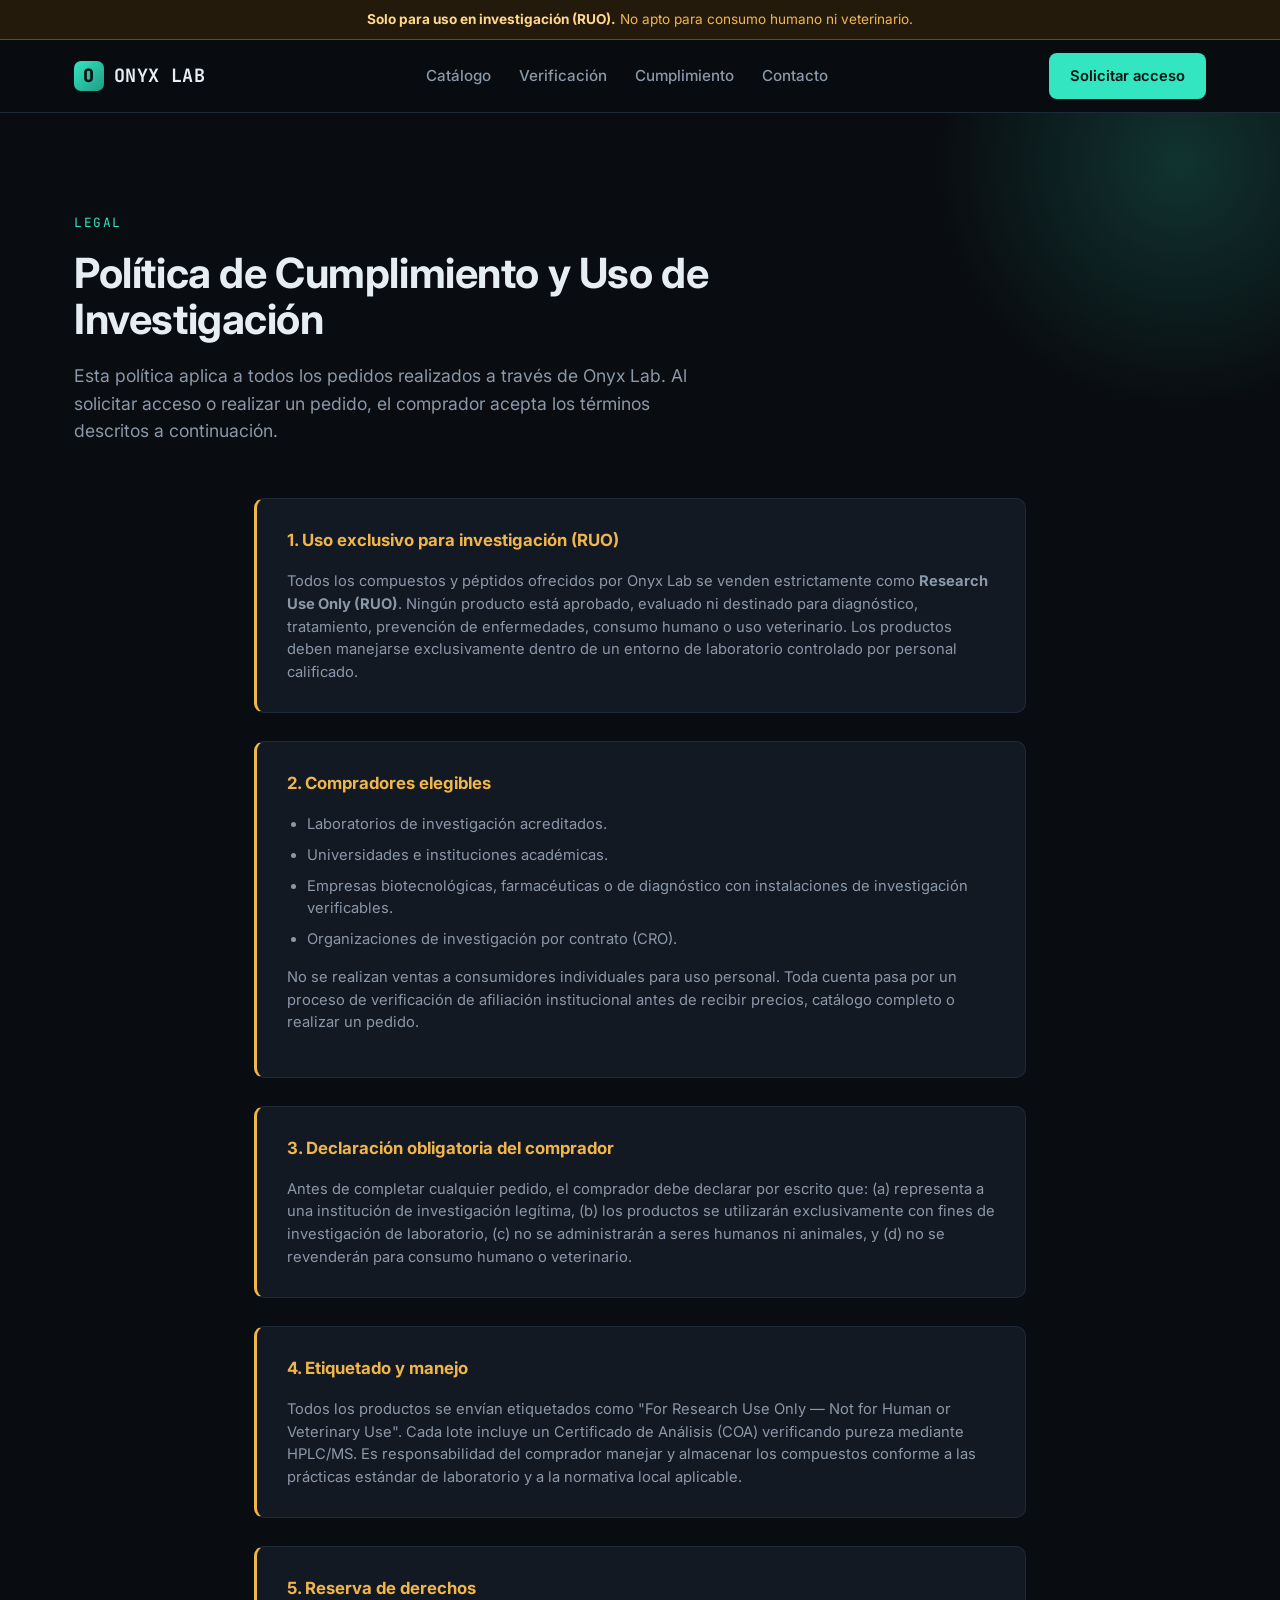
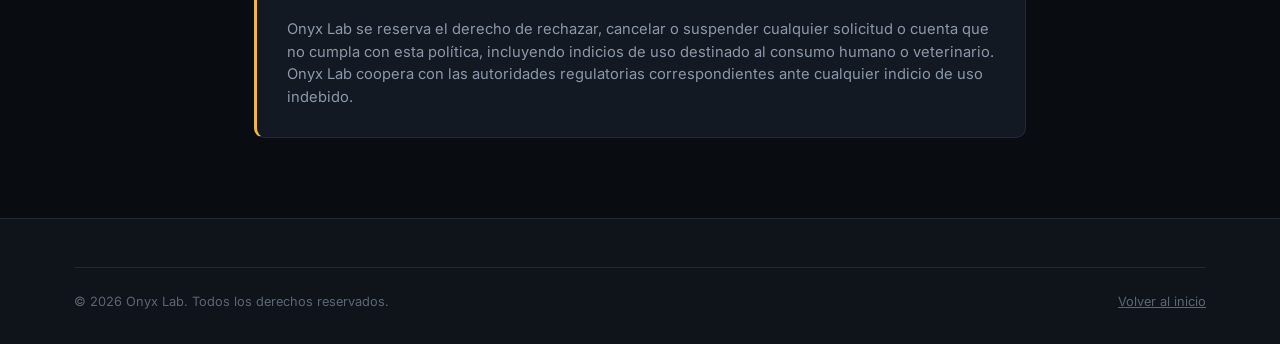
==== compliance.html @ c7757a28 "Add Onyx Lab research compound catalog site Static dark-themed B2B site: institutional verification " ====
<!doctype html>
<html lang="es" dir="ltr">
<head>
  <meta charset="utf-8" />
  <meta name="viewport" content="width=device-width,initial-scale=1" />
  <title>Política de Cumplimiento — Onyx Lab</title>
  <meta name="description" content="Política de cumplimiento y uso de investigación de Onyx Lab: venta restringida a laboratorios e instituciones verificadas, uso exclusivo para investigación." />
  <meta name="robots" content="index, follow" />
  <link href="https://fonts.googleapis.com/css2?family=Inter:wght@400;500;600;700&family=JetBrains+Mono:wght@400;500;700&display=swap" rel="stylesheet">
  <link rel="stylesheet" href="styles.css" />
</head>
<body>

  <div class="compliance-strip">
    <strong>Solo para uso en investigación (RUO).</strong> No apto para consumo humano ni veterinario.
  </div>

  <header class="site-header">
    <div class="wrap">
      <a href="/" class="logo"><span class="mark">O</span> ONYX LAB</a>
      <nav class="main-nav">
        <a href="/#catalogo">Catálogo</a>
        <a href="/#proceso">Verificación</a>
        <a href="compliance.html">Cumplimiento</a>
        <a href="/#contacto">Contacto</a>
      </nav>
      <a href="/#contacto" class="btn btn-primary">Solicitar acceso</a>
    </div>
  </header>

  <main>
    <section class="hero" style="padding-bottom: 20px;">
      <div class="wrap">
        <span class="eyebrow">Legal</span>
        <h1 style="font-size: clamp(1.9rem, 3.5vw, 2.6rem);">Política de Cumplimiento y Uso de Investigación</h1>
        <p class="lead">Esta política aplica a todos los pedidos realizados a través de Onyx Lab. Al solicitar acceso o realizar un pedido, el comprador acepta los términos descritos a continuación.</p>
      </div>
    </section>

    <section style="padding-top:0">
      <div class="wrap" style="max-width: 820px;">

        <div class="compliance-box" style="margin-bottom: 28px;">
          <h3>1. Uso exclusivo para investigación (RUO)</h3>
          <p style="color:var(--text-dim); font-size:0.92rem; margin:0;">Todos los compuestos y péptidos ofrecidos por Onyx Lab se venden estrictamente como <strong>Research Use Only (RUO)</strong>. Ningún producto está aprobado, evaluado ni destinado para diagnóstico, tratamiento, prevención de enfermedades, consumo humano o uso veterinario. Los productos deben manejarse exclusivamente dentro de un entorno de laboratorio controlado por personal calificado.</p>
        </div>

        <div class="compliance-box" style="margin-bottom: 28px;">
          <h3>2. Compradores elegibles</h3>
          <ul>
            <li>Laboratorios de investigación acreditados.</li>
            <li>Universidades e instituciones académicas.</li>
            <li>Empresas biotecnológicas, farmacéuticas o de diagnóstico con instalaciones de investigación verificables.</li>
            <li>Organizaciones de investigación por contrato (CRO).</li>
          </ul>
          <p style="color:var(--text-dim); font-size:0.92rem;">No se realizan ventas a consumidores individuales para uso personal. Toda cuenta pasa por un proceso de verificación de afiliación institucional antes de recibir precios, catálogo completo o realizar un pedido.</p>
        </div>

        <div class="compliance-box" style="margin-bottom: 28px;">
          <h3>3. Declaración obligatoria del comprador</h3>
          <p style="color:var(--text-dim); font-size:0.92rem; margin:0;">Antes de completar cualquier pedido, el comprador debe declarar por escrito que: (a) representa a una institución de investigación legítima, (b) los productos se utilizarán exclusivamente con fines de investigación de laboratorio, (c) no se administrarán a seres humanos ni animales, y (d) no se revenderán para consumo humano o veterinario.</p>
        </div>

        <div class="compliance-box" style="margin-bottom: 28px;">
          <h3>4. Etiquetado y manejo</h3>
          <p style="color:var(--text-dim); font-size:0.92rem; margin:0;">Todos los productos se envían etiquetados como "For Research Use Only — Not for Human or Veterinary Use". Cada lote incluye un Certificado de Análisis (COA) verificando pureza mediante HPLC/MS. Es responsabilidad del comprador manejar y almacenar los compuestos conforme a las prácticas estándar de laboratorio y a la normativa local aplicable.</p>
        </div>

        <div class="compliance-box">
          <h3>5. Reserva de derechos</h3>
          <p style="color:var(--text-dim); font-size:0.92rem; margin:0;">Onyx Lab se reserva el derecho de rechazar, cancelar o suspender cualquier solicitud o cuenta que no cumpla con esta política, incluyendo indicios de uso destinado al consumo humano o veterinario. Onyx Lab coopera con las autoridades regulatorias correspondientes ante cualquier indicio de uso indebido.</p>
        </div>

      </div>
    </section>
  </main>

  <footer>
    <div class="wrap">
      <div class="footer-legal">
        <span>© <span id="year"></span> Onyx Lab. Todos los derechos reservados.</span>
        <a href="/">Volver al inicio</a>
      </div>
    </div>
  </footer>

  <script src="app.js"></script>
</body>
</html>
---- styles.css ----
/* Onyx Lab — dark scientific theme */

:root {
  --bg: #090c10;
  --bg-alt: #0f141b;
  --panel: #131922;
  --panel-border: #1f2a38;
  --text: #e6edf3;
  --text-dim: #8b98a9;
  --text-faint: #5b6675;
  --accent: #33e6c1;
  --accent-dim: #1f9b83;
  --accent-glow: rgba(51, 230, 193, 0.18);
  --warn-bg: #241a0c;
  --warn-border: #6b4a12;
  --warn-text: #f0b64c;
  --mono: 'JetBrains Mono', 'SFMono-Regular', Consolas, monospace;
  --sans: 'Inter', -apple-system, BlinkMacSystemFont, 'Segoe UI', sans-serif;
  --radius: 10px;
  --max-w: 1180px;
}

* { box-sizing: border-box; }

html { scroll-behavior: smooth; }

body {
  margin: 0;
  background: var(--bg);
  color: var(--text);
  font-family: var(--sans);
  line-height: 1.55;
  -webkit-font-smoothing: antialiased;
}

a { color: inherit; }

.wrap {
  max-width: var(--max-w);
  margin: 0 auto;
  padding: 0 24px;
}

/* Header */
.site-header {
  position: sticky;
  top: 0;
  z-index: 50;
  background: rgba(9, 12, 16, 0.85);
  backdrop-filter: blur(10px);
  border-bottom: 1px solid var(--panel-border);
}

.site-header .wrap {
  display: flex;
  align-items: center;
  justify-content: space-between;
  height: 72px;
}

.logo {
  display: flex;
  align-items: center;
  gap: 10px;
  font-family: var(--mono);
  font-weight: 700;
  font-size: 1.15rem;
  letter-spacing: 0.02em;
  text-decoration: none;
  color: var(--text);
}

.logo .mark {
  width: 30px;
  height: 30px;
  border-radius: 7px;
  background: linear-gradient(135deg, var(--accent), var(--accent-dim));
  display: grid;
  place-items: center;
  color: #05130f;
  font-weight: 800;
}

nav.main-nav {
  display: flex;
  align-items: center;
  gap: 28px;
}

nav.main-nav a {
  text-decoration: none;
  color: var(--text-dim);
  font-size: 0.95rem;
  font-weight: 500;
  transition: color 0.15s;
}

nav.main-nav a:hover { color: var(--text); }

.btn {
  display: inline-flex;
  align-items: center;
  justify-content: center;
  gap: 8px;
  padding: 11px 20px;
  border-radius: 8px;
  font-weight: 600;
  font-size: 0.92rem;
  text-decoration: none;
  border: 1px solid transparent;
  cursor: pointer;
  transition: all 0.15s;
}

.btn-primary {
  background: var(--accent);
  color: #04140f;
}
.btn-primary:hover { background: #4ff2ce; }

.btn-ghost {
  background: transparent;
  border-color: var(--panel-border);
  color: var(--text);
}
.btn-ghost:hover { border-color: var(--accent-dim); color: var(--accent); }

/* Compliance strip */
.compliance-strip {
  background: var(--warn-bg);
  border-bottom: 1px solid var(--warn-border);
  color: var(--warn-text);
  font-size: 0.85rem;
  text-align: center;
  padding: 9px 16px;
}
.compliance-strip strong { color: #ffd88a; }

/* Hero */
.hero {
  padding: 96px 0 80px;
  position: relative;
  overflow: hidden;
}
.hero::before {
  content: '';
  position: absolute;
  top: -200px;
  right: -150px;
  width: 500px;
  height: 500px;
  background: radial-gradient(circle, var(--accent-glow), transparent 70%);
  pointer-events: none;
}
.eyebrow {
  font-family: var(--mono);
  font-size: 0.8rem;
  letter-spacing: 0.12em;
  text-transform: uppercase;
  color: var(--accent);
  margin-bottom: 18px;
  display: inline-block;
}
.hero h1 {
  font-size: clamp(2.2rem, 4.5vw, 3.4rem);
  line-height: 1.1;
  margin: 0 0 20px;
  max-width: 760px;
  font-weight: 700;
  letter-spacing: -0.01em;
}
.hero h1 span { color: var(--accent); }
.hero p.lead {
  color: var(--text-dim);
  font-size: 1.1rem;
  max-width: 620px;
  margin: 0 0 34px;
}
.hero-actions { display: flex; gap: 14px; flex-wrap: wrap; }

.stat-row {
  display: grid;
  grid-template-columns: repeat(4, 1fr);
  gap: 20px;
  margin-top: 64px;
  padding-top: 36px;
  border-top: 1px solid var(--panel-border);
}
.stat-row .stat b {
  display: block;
  font-family: var(--mono);
  font-size: 1.6rem;
  color: var(--accent);
}
.stat-row .stat span {
  color: var(--text-faint);
  font-size: 0.85rem;
}

/* Sections */
section { padding: 80px 0; }
.section-head { max-width: 640px; margin: 0 0 48px; }
.section-head .eyebrow { margin-bottom: 12px; }
.section-head h2 {
  font-size: clamp(1.7rem, 3vw, 2.2rem);
  margin: 0 0 14px;
  font-weight: 700;
}
.section-head p { color: var(--text-dim); margin: 0; }

.section-alt { background: var(--bg-alt); border-top: 1px solid var(--panel-border); border-bottom: 1px solid var(--panel-border); }

/* Catalog grid */
.catalog-grid {
  display: grid;
  grid-template-columns: repeat(auto-fill, minmax(280px, 1fr));
  gap: 20px;
}

.compound-card {
  background: var(--panel);
  border: 1px solid var(--panel-border);
  border-radius: var(--radius);
  padding: 24px;
  display: flex;
  flex-direction: column;
  gap: 14px;
  transition: border-color 0.15s, transform 0.15s;
}
.compound-card:hover {
  border-color: var(--accent-dim);
  transform: translateY(-2px);
}
.compound-card .cc-top {
  display: flex;
  align-items: flex-start;
  justify-content: space-between;
  gap: 12px;
}
.compound-card h3 { margin: 0; font-size: 1.15rem; }
.tag-ruo {
  font-family: var(--mono);
  font-size: 0.68rem;
  letter-spacing: 0.06em;
  color: var(--warn-text);
  border: 1px solid var(--warn-border);
  background: var(--warn-bg);
  padding: 3px 8px;
  border-radius: 5px;
  white-space: nowrap;
}
.compound-card .cc-meta {
  display: grid;
  grid-template-columns: 1fr 1fr;
  gap: 6px 12px;
  font-family: var(--mono);
  font-size: 0.78rem;
  color: var(--text-faint);
}
.compound-card .cc-meta b { color: var(--text-dim); font-weight: 500; }
.compound-card p.desc {
  color: var(--text-dim);
  font-size: 0.9rem;
  margin: 0;
  flex-grow: 1;
}
.compound-card .cc-actions {
  display: flex;
  gap: 10px;
  padding-top: 6px;
  border-top: 1px solid var(--panel-border);
  margin-top: 4px;
}
.compound-card .cc-actions a {
  font-size: 0.85rem;
  font-weight: 600;
  text-decoration: none;
  color: var(--accent);
}
.compound-card .cc-actions a.coa { color: var(--text-dim); }

/* Process steps */
.steps {
  display: grid;
  grid-template-columns: repeat(3, 1fr);
  gap: 24px;
}
.step {
  background: var(--panel);
  border: 1px solid var(--panel-border);
  border-radius: var(--radius);
  padding: 28px;
}
.step .num {
  font-family: var(--mono);
  color: var(--accent);
  font-size: 0.85rem;
  margin-bottom: 12px;
}
.step h3 { margin: 0 0 10px; font-size: 1.05rem; }
.step p { color: var(--text-dim); font-size: 0.9rem; margin: 0; }

/* Compliance callout */
.compliance-box {
  background: var(--panel);
  border: 1px solid var(--panel-border);
  border-left: 3px solid var(--warn-text);
  border-radius: var(--radius);
  padding: 28px 30px;
}
.compliance-box h3 { margin-top: 0; color: var(--warn-text); font-size: 1.05rem; }
.compliance-box ul { color: var(--text-dim); font-size: 0.92rem; padding-left: 20px; margin: 14px 0 0; }
.compliance-box li { margin-bottom: 8px; }

/* Contact form */
.contact-grid {
  display: grid;
  grid-template-columns: 1fr 1fr;
  gap: 48px;
  align-items: start;
}
.form-panel {
  background: var(--panel);
  border: 1px solid var(--panel-border);
  border-radius: var(--radius);
  padding: 32px;
}
.field { margin-bottom: 18px; }
.field label {
  display: block;
  font-size: 0.85rem;
  color: var(--text-dim);
  margin-bottom: 7px;
  font-weight: 500;
}
.field input, .field select, .field textarea {
  width: 100%;
  background: var(--bg);
  border: 1px solid var(--panel-border);
  border-radius: 7px;
  padding: 11px 13px;
  color: var(--text);
  font-family: var(--sans);
  font-size: 0.95rem;
}
.field input:focus, .field select:focus, .field textarea:focus {
  outline: none;
  border-color: var(--accent-dim);
}
.field textarea { resize: vertical; min-height: 100px; }
.checkbox-field {
  display: flex;
  align-items: flex-start;
  gap: 10px;
  margin-bottom: 22px;
}
.checkbox-field input { width: auto; margin-top: 3px; }
.checkbox-field label { font-size: 0.85rem; color: var(--text-dim); }

.info-list { display: flex; flex-direction: column; gap: 20px; }
.info-item {
  display: flex;
  gap: 16px;
  padding: 20px;
  background: var(--bg-alt);
  border: 1px solid var(--panel-border);
  border-radius: var(--radius);
}
.info-item .ii-icon {
  width: 38px; height: 38px; flex-shrink: 0;
  border-radius: 8px;
  background: var(--accent-glow);
  color: var(--accent);
  display: grid; place-items: center;
  font-family: var(--mono); font-weight: 700;
}
.info-item h4 { margin: 0 0 4px; font-size: 0.95rem; }
.info-item p { margin: 0; color: var(--text-dim); font-size: 0.88rem; }

/* Footer */
footer {
  border-top: 1px solid var(--panel-border);
  padding: 48px 0 32px;
  background: var(--bg-alt);
}
.footer-grid {
  display: grid;
  grid-template-columns: 1.4fr 1fr 1fr;
  gap: 40px;
  margin-bottom: 36px;
}
.footer-col h4 {
  font-size: 0.82rem;
  text-transform: uppercase;
  letter-spacing: 0.06em;
  color: var(--text-faint);
  margin: 0 0 14px;
}
.footer-col a {
  display: block;
  color: var(--text-dim);
  text-decoration: none;
  font-size: 0.9rem;
  margin-bottom: 10px;
}
.footer-col a:hover { color: var(--accent); }
.footer-col p { color: var(--text-dim); font-size: 0.88rem; max-width: 320px; }
.footer-legal {
  border-top: 1px solid var(--panel-border);
  padding-top: 24px;
  color: var(--text-faint);
  font-size: 0.8rem;
  display: flex;
  justify-content: space-between;
  flex-wrap: wrap;
  gap: 12px;
}

/* Utility */
.center { text-align: center; }
.mt-0 { margin-top: 0; }

@media (max-width: 880px) {
  nav.main-nav { display: none; }
  .stat-row { grid-template-columns: repeat(2, 1fr); }
  .steps { grid-template-columns: 1fr; }
  .contact-grid { grid-template-columns: 1fr; }
  .footer-grid { grid-template-columns: 1fr; }
}
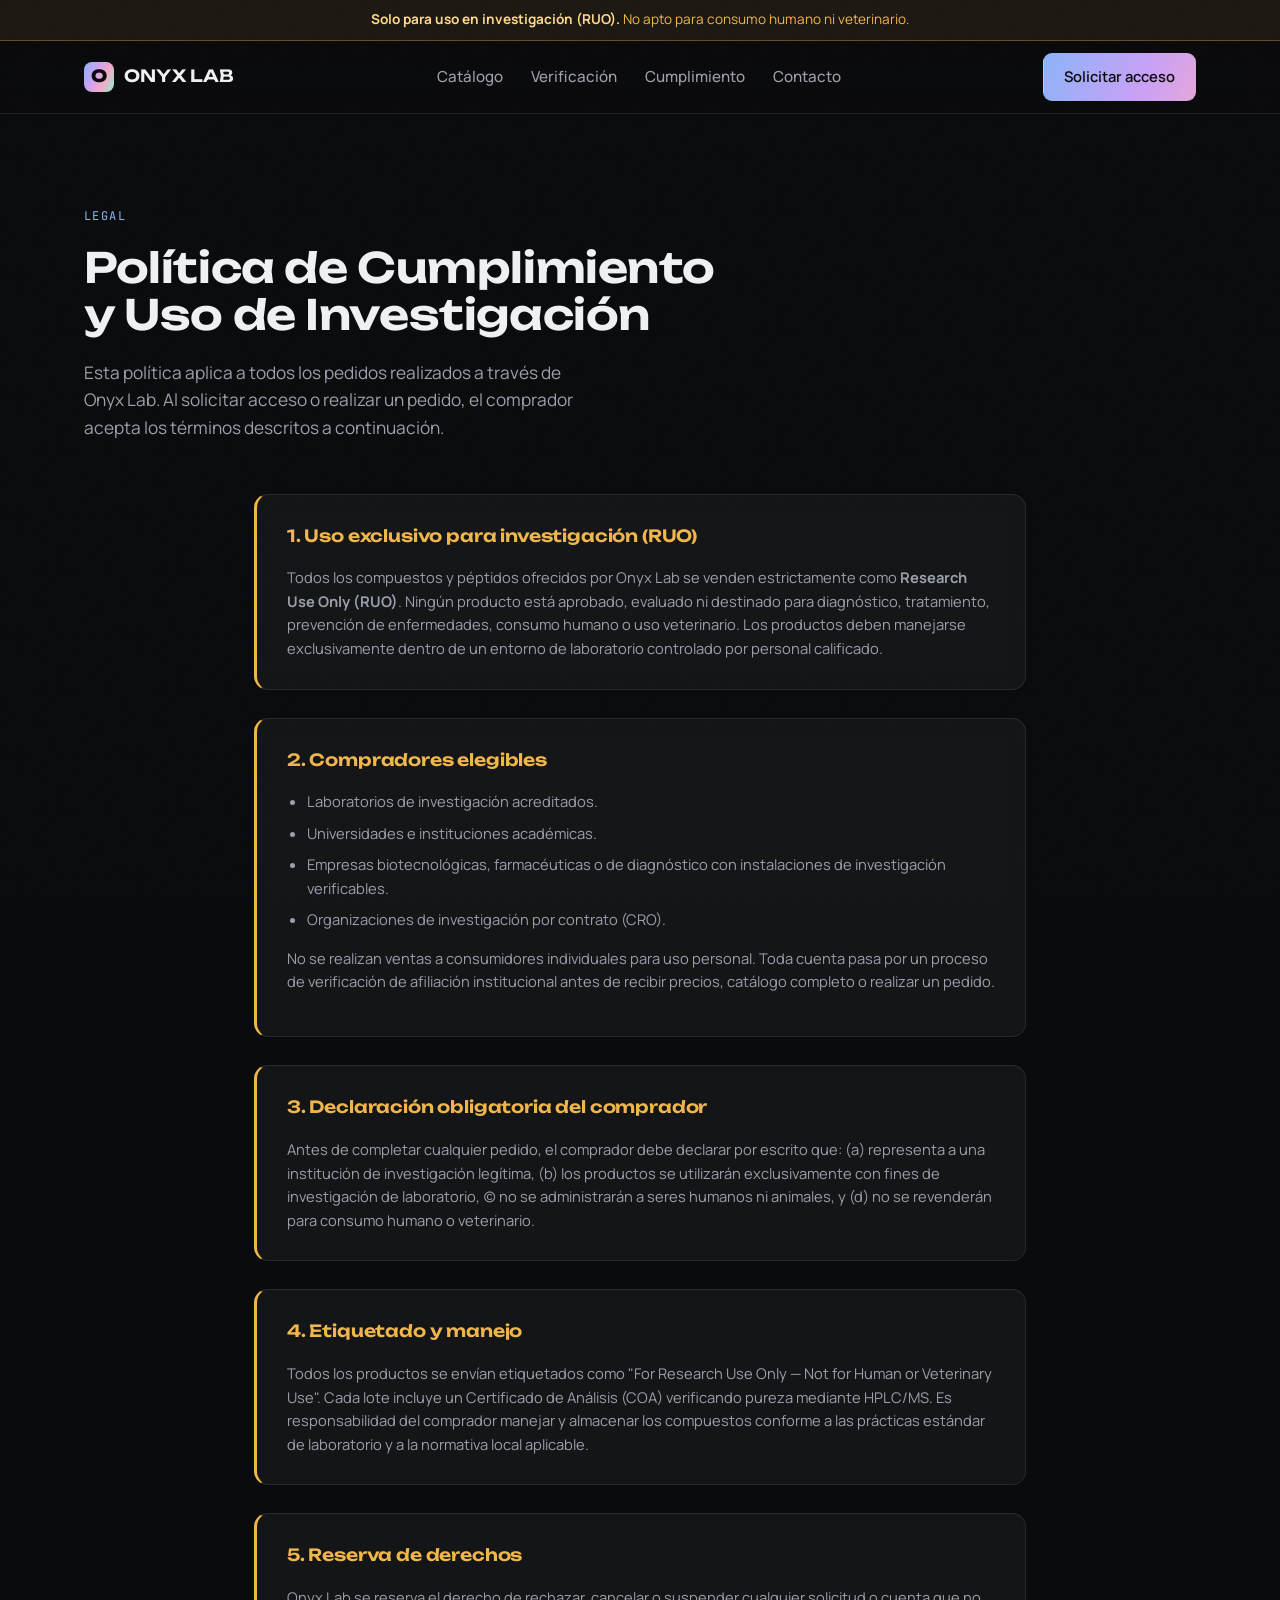
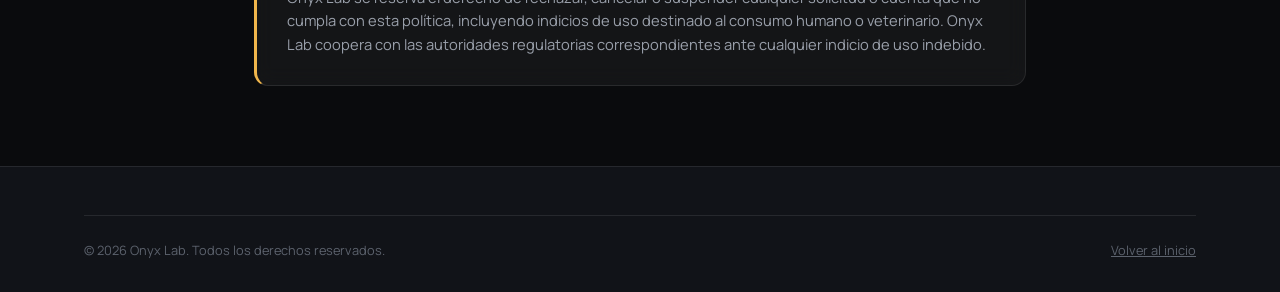
==== commit 3cceaf1e: "Redesign site with premium iridescent visual identity Replace flat dark theme with a grey/iridescent" ====
--- a/compliance.html
+++ b/compliance.html
@@ -6,7 +6,9 @@
   <title>Política de Cumplimiento — Onyx Lab</title>
   <meta name="description" content="Política de cumplimiento y uso de investigación de Onyx Lab: venta restringida a laboratorios e instituciones verificadas, uso exclusivo para investigación." />
   <meta name="robots" content="index, follow" />
-  <link href="https://fonts.googleapis.com/css2?family=Inter:wght@400;500;600;700&family=JetBrains+Mono:wght@400;500;700&display=swap" rel="stylesheet">
+  <link rel="preconnect" href="https://fonts.googleapis.com" />
+  <link rel="preconnect" href="https://fonts.gstatic.com" crossorigin />
+  <link href="https://fonts.googleapis.com/css2?family=Unbounded:wght@400;600;800&family=Manrope:wght@400;500;600;700;800&family=JetBrains+Mono:wght@400;500;600&display=swap" rel="stylesheet">
   <link rel="stylesheet" href="styles.css" />
 </head>
 <body>
--- a/styles.css
+++ b/styles.css
@@ -1,101 +1,145 @@
-/* Onyx Lab — dark scientific theme */
+/* Onyx Lab — premium iridescent theme */
 
 :root {
-  --bg: #090c10;
-  --bg-alt: #0f141b;
-  --panel: #131922;
-  --panel-border: #1f2a38;
-  --text: #e6edf3;
-  --text-dim: #8b98a9;
-  --text-faint: #5b6675;
-  --accent: #33e6c1;
-  --accent-dim: #1f9b83;
-  --accent-glow: rgba(51, 230, 193, 0.18);
-  --warn-bg: #241a0c;
-  --warn-border: #6b4a12;
-  --warn-text: #f0b64c;
-  --mono: 'JetBrains Mono', 'SFMono-Regular', Consolas, monospace;
-  --sans: 'Inter', -apple-system, BlinkMacSystemFont, 'Segoe UI', sans-serif;
-  --radius: 10px;
-  --max-w: 1180px;
+  --bg: #0a0b0d;
+  --bg-soft: #111318;
+  --panel: rgba(255, 255, 255, 0.045);
+  --border: rgba(255, 255, 255, 0.09);
+  --border-strong: rgba(255, 255, 255, 0.18);
+  --text: #eef0f3;
+  --text-dim: #9aa0ab;
+  --text-faint: #5c626d;
+
+  --iri-1: #8ab4f8;
+  --iri-2: #c9a0f5;
+  --iri-3: #f5a8c9;
+  --iri-4: #8ff0c9;
+  --iri-grad: linear-gradient(115deg, var(--iri-1) 0%, var(--iri-2) 35%, var(--iri-3) 65%, var(--iri-4) 100%);
+
+  --warn: #f0b64c;
+  --warn-bg: rgba(240, 182, 76, 0.08);
+  --warn-border: rgba(240, 182, 76, 0.35);
+
+  --font-display: 'Unbounded', sans-serif;
+  --font-body: 'Manrope', -apple-system, BlinkMacSystemFont, 'Segoe UI', sans-serif;
+  --font-mono: 'JetBrains Mono', 'SFMono-Regular', Consolas, monospace;
+
+  --radius: 14px;
+  --max-w: 1160px;
 }
 
 * { box-sizing: border-box; }
-
 html { scroll-behavior: smooth; }
 
 body {
   margin: 0;
   background: var(--bg);
   color: var(--text);
-  font-family: var(--sans);
-  line-height: 1.55;
+  font-family: var(--font-body);
+  line-height: 1.6;
   -webkit-font-smoothing: antialiased;
+  position: relative;
+}
+
+/* subtle grain overlay for texture */
+body::after {
+  content: '';
+  position: fixed;
+  inset: 0;
+  z-index: 999;
+  pointer-events: none;
+  opacity: 0.03;
+  mix-blend-mode: overlay;
+  background-image: url("data:image/svg+xml;utf8,<svg xmlns='http://www.w3.org/2000/svg' width='120' height='120'><filter id='n'><feTurbulence type='fractalNoise' baseFrequency='0.9' numOctaves='2' stitchTiles='stitch'/></filter><rect width='100%25' height='100%25' filter='url(%23n)'/></svg>");
 }
 
 a { color: inherit; }
+h1, h2, h3 { font-family: var(--font-display); letter-spacing: -0.01em; text-wrap: balance; }
 
 .wrap {
   max-width: var(--max-w);
   margin: 0 auto;
   padding: 0 24px;
-}
+  position: relative;
+  z-index: 1;
+}
+
+.iri-text {
+  background: var(--iri-grad);
+  background-size: 240% 100%;
+  -webkit-background-clip: text;
+  background-clip: text;
+  color: transparent;
+  animation: shimmer 10s ease infinite;
+}
+@keyframes shimmer {
+  0%, 100% { background-position: 0% 50%; }
+  50% { background-position: 100% 50%; }
+}
+
+/* Compliance strip */
+.compliance-strip {
+  background: var(--warn-bg);
+  border-bottom: 1px solid var(--warn-border);
+  color: var(--warn);
+  font-size: 0.85rem;
+  text-align: center;
+  padding: 9px 16px;
+  position: relative;
+  z-index: 2;
+}
+.compliance-strip strong { color: #ffd88a; }
 
 /* Header */
 .site-header {
   position: sticky;
   top: 0;
   z-index: 50;
-  background: rgba(9, 12, 16, 0.85);
-  backdrop-filter: blur(10px);
-  border-bottom: 1px solid var(--panel-border);
-}
-
+  background: rgba(10, 11, 13, 0.72);
+  backdrop-filter: blur(16px) saturate(1.2);
+  border-bottom: 1px solid var(--border);
+}
 .site-header .wrap {
   display: flex;
   align-items: center;
   justify-content: space-between;
   height: 72px;
+  flex-wrap: wrap;
+  gap: 10px;
 }
 
 .logo {
   display: flex;
   align-items: center;
   gap: 10px;
-  font-family: var(--mono);
-  font-weight: 700;
-  font-size: 1.15rem;
-  letter-spacing: 0.02em;
+  font-family: var(--font-display);
+  font-weight: 600;
+  font-size: 1.05rem;
+  letter-spacing: 0.01em;
   text-decoration: none;
   color: var(--text);
 }
-
 .logo .mark {
   width: 30px;
   height: 30px;
-  border-radius: 7px;
-  background: linear-gradient(135deg, var(--accent), var(--accent-dim));
+  border-radius: 8px;
+  background: var(--iri-grad);
   display: grid;
   place-items: center;
-  color: #05130f;
+  color: #0a0b0d;
   font-weight: 800;
-}
-
-nav.main-nav {
-  display: flex;
-  align-items: center;
-  gap: 28px;
-}
-
-nav.main-nav a {
+  font-family: var(--font-display);
+}
+
+.main-nav { display: flex; align-items: center; gap: 28px; }
+.main-nav a {
   text-decoration: none;
   color: var(--text-dim);
   font-size: 0.95rem;
   font-weight: 500;
   transition: color 0.15s;
 }
-
-nav.main-nav a:hover { color: var(--text); }
+.main-nav a:hover { color: var(--text); }
 
 .btn {
   display: inline-flex;
@@ -103,112 +147,136 @@
   justify-content: center;
   gap: 8px;
   padding: 11px 20px;
-  border-radius: 8px;
+  border-radius: 9px;
   font-weight: 600;
   font-size: 0.92rem;
   text-decoration: none;
   border: 1px solid transparent;
   cursor: pointer;
-  transition: all 0.15s;
-}
-
+  font-family: var(--font-body);
+  transition: transform 0.2s, filter 0.2s;
+}
 .btn-primary {
-  background: var(--accent);
-  color: #04140f;
-}
-.btn-primary:hover { background: #4ff2ce; }
-
+  background: var(--iri-grad);
+  background-size: 200% 100%;
+  color: #0a0b0d;
+}
+.btn-primary:hover { filter: brightness(1.08); transform: translateY(-1px); }
 .btn-ghost {
-  background: transparent;
-  border-color: var(--panel-border);
+  background: var(--panel);
+  border-color: var(--border);
   color: var(--text);
-}
-.btn-ghost:hover { border-color: var(--accent-dim); color: var(--accent); }
-
-/* Compliance strip */
-.compliance-strip {
-  background: var(--warn-bg);
-  border-bottom: 1px solid var(--warn-border);
-  color: var(--warn-text);
-  font-size: 0.85rem;
-  text-align: center;
-  padding: 9px 16px;
-}
-.compliance-strip strong { color: #ffd88a; }
+  backdrop-filter: blur(6px);
+}
+.btn-ghost:hover { border-color: var(--border-strong); }
+
+/* Fluid blob background */
+.blob-field {
+  position: absolute;
+  inset: -15% -10%;
+  z-index: 0;
+  pointer-events: none;
+  filter: blur(70px) saturate(1.3);
+  opacity: 0.5;
+}
+.blob-wrap {
+  position: absolute;
+  inset: 0;
+  transition: transform 0.7s cubic-bezier(.2, .8, .2, 1);
+}
+.blob { position: absolute; border-radius: 50%; mix-blend-mode: screen; }
+.blob-a {
+  width: 44vw; height: 44vw; max-width: 560px; max-height: 560px;
+  left: -6%; top: -10%;
+  background: radial-gradient(circle at 30% 30%, var(--iri-1), transparent 70%);
+  animation: morphA 17s ease-in-out infinite;
+}
+.blob-b {
+  width: 36vw; height: 36vw; max-width: 460px; max-height: 460px;
+  right: -4%; top: 4%;
+  background: radial-gradient(circle at 60% 40%, var(--iri-2), transparent 70%);
+  animation: morphB 21s ease-in-out infinite;
+}
+.blob-c {
+  width: 30vw; height: 30vw; max-width: 380px; max-height: 380px;
+  left: 32%; top: 22%;
+  background: radial-gradient(circle at 50% 50%, var(--iri-4), transparent 70%);
+  animation: morphC 15s ease-in-out infinite;
+}
+@keyframes morphA { 0%, 100% { transform: translate(0,0) scale(1); } 50% { transform: translate(3%,5%) scale(1.1); } }
+@keyframes morphB { 0%, 100% { transform: translate(0,0) scale(1); } 50% { transform: translate(-4%,3%) scale(0.92); } }
+@keyframes morphC { 0%, 100% { transform: translate(0,0) scale(1); } 50% { transform: translate(2%,-4%) scale(1.15); } }
 
 /* Hero */
-.hero {
-  padding: 96px 0 80px;
-  position: relative;
-  overflow: hidden;
-}
-.hero::before {
-  content: '';
-  position: absolute;
-  top: -200px;
-  right: -150px;
-  width: 500px;
-  height: 500px;
-  background: radial-gradient(circle, var(--accent-glow), transparent 70%);
-  pointer-events: none;
+.hero { padding: 88px 0 60px; position: relative; overflow: hidden; }
+.hero-inner {
+  position: relative; z-index: 1;
+  display: grid;
+  grid-template-columns: 1.1fr 0.9fr;
+  gap: 30px;
+  align-items: center;
 }
 .eyebrow {
-  font-family: var(--mono);
-  font-size: 0.8rem;
+  font-family: var(--font-mono);
+  font-size: 0.75rem;
   letter-spacing: 0.12em;
   text-transform: uppercase;
-  color: var(--accent);
+  color: var(--iri-1);
   margin-bottom: 18px;
   display: inline-block;
 }
 .hero h1 {
-  font-size: clamp(2.2rem, 4.5vw, 3.4rem);
-  line-height: 1.1;
+  font-size: clamp(2.1rem, 4.3vw, 3.1rem);
+  line-height: 1.14;
   margin: 0 0 20px;
-  max-width: 760px;
-  font-weight: 700;
-  letter-spacing: -0.01em;
-}
-.hero h1 span { color: var(--accent); }
+  font-weight: 600;
+}
 .hero p.lead {
   color: var(--text-dim);
-  font-size: 1.1rem;
-  max-width: 620px;
-  margin: 0 0 34px;
+  font-size: 1.08rem;
+  max-width: 500px;
+  margin: 0 0 32px;
 }
 .hero-actions { display: flex; gap: 14px; flex-wrap: wrap; }
+.hero-actions.center { justify-content: center; }
 
 .stat-row {
+  position: relative; z-index: 1;
   display: grid;
   grid-template-columns: repeat(4, 1fr);
   gap: 20px;
-  margin-top: 64px;
-  padding-top: 36px;
-  border-top: 1px solid var(--panel-border);
-}
-.stat-row .stat b {
-  display: block;
-  font-family: var(--mono);
-  font-size: 1.6rem;
-  color: var(--accent);
-}
-.stat-row .stat span {
-  color: var(--text-faint);
-  font-size: 0.85rem;
-}
+  margin-top: 60px;
+  padding-top: 32px;
+  border-top: 1px solid var(--border);
+}
+.stat-row .stat b { display: block; font-family: var(--font-mono); font-size: 1.4rem; color: var(--text); }
+.stat-row .stat span { color: var(--text-faint); font-size: 0.82rem; }
+
+/* Molecule graphic */
+.molecule-wrap { position: relative; z-index: 1; }
+.molecule-wrap svg { width: 100%; height: auto; overflow: visible; }
+.mol-node { transform-box: fill-box; transform-origin: center; animation: floatNode 5s ease-in-out infinite; cursor: pointer; }
+.mol-node circle { transition: filter 0.2s; }
+.mol-node:hover circle { filter: drop-shadow(0 0 8px var(--iri-2)); }
+.mol-node text {
+  font-family: var(--font-mono);
+  font-size: 9px;
+  fill: var(--text-faint);
+  opacity: 0;
+  transition: opacity 0.2s;
+}
+.mol-node:hover text { opacity: 1; fill: var(--text); }
+@keyframes floatNode { 0%, 100% { transform: translateY(0); } 50% { transform: translateY(-6px); } }
 
 /* Sections */
-section { padding: 80px 0; }
+section { padding: 80px 0; position: relative; z-index: 1; }
 .section-head { max-width: 640px; margin: 0 0 48px; }
+.section-head.center { margin-left: auto; margin-right: auto; text-align: center; }
 .section-head .eyebrow { margin-bottom: 12px; }
-.section-head h2 {
-  font-size: clamp(1.7rem, 3vw, 2.2rem);
-  margin: 0 0 14px;
-  font-weight: 700;
-}
+.section-head h2 { font-size: clamp(1.7rem, 3vw, 2.2rem); margin: 0 0 14px; font-weight: 600; }
 .section-head p { color: var(--text-dim); margin: 0; }
 
-.section-alt { background: var(--bg-alt); border-top: 1px solid var(--panel-border); border-bottom: 1px solid var(--panel-border); }
+.section-alt { background: var(--bg-soft); border-top: 1px solid var(--border); border-bottom: 1px solid var(--border); }
 
 /* Catalog grid */
 .catalog-grid {
@@ -218,31 +286,39 @@
 }
 
 .compound-card {
-  background: var(--panel);
-  border: 1px solid var(--panel-border);
+  position: relative;
+  background: var(--panel);
+  border: 1px solid var(--border);
   border-radius: var(--radius);
   padding: 24px;
   display: flex;
   flex-direction: column;
   gap: 14px;
-  transition: border-color 0.15s, transform 0.15s;
-}
-.compound-card:hover {
-  border-color: var(--accent-dim);
-  transform: translateY(-2px);
-}
-.compound-card .cc-top {
-  display: flex;
-  align-items: flex-start;
-  justify-content: space-between;
-  gap: 12px;
-}
-.compound-card h3 { margin: 0; font-size: 1.15rem; }
+  backdrop-filter: blur(10px);
+  transition: transform 0.25s ease;
+  will-change: transform;
+}
+.compound-card::before {
+  content: '';
+  position: absolute; inset: 0;
+  border-radius: inherit;
+  padding: 1px;
+  background: var(--iri-grad);
+  opacity: 0;
+  transition: opacity 0.3s;
+  -webkit-mask: linear-gradient(#000 0 0) content-box, linear-gradient(#000 0 0);
+  -webkit-mask-composite: xor;
+  mask-composite: exclude;
+  pointer-events: none;
+}
+.compound-card:hover::before { opacity: 1; }
+.compound-card .cc-top { display: flex; align-items: flex-start; justify-content: space-between; gap: 12px; }
+.compound-card h3 { margin: 0; font-size: 1.12rem; font-weight: 600; }
 .tag-ruo {
-  font-family: var(--mono);
+  font-family: var(--font-mono);
   font-size: 0.68rem;
   letter-spacing: 0.06em;
-  color: var(--warn-text);
+  color: var(--warn);
   border: 1px solid var(--warn-border);
   background: var(--warn-bg);
   padding: 3px 8px;
@@ -253,107 +329,75 @@
   display: grid;
   grid-template-columns: 1fr 1fr;
   gap: 6px 12px;
-  font-family: var(--mono);
+  font-family: var(--font-mono);
   font-size: 0.78rem;
   color: var(--text-faint);
 }
 .compound-card .cc-meta b { color: var(--text-dim); font-weight: 500; }
-.compound-card p.desc {
-  color: var(--text-dim);
-  font-size: 0.9rem;
-  margin: 0;
-  flex-grow: 1;
-}
+.compound-card p.desc { color: var(--text-dim); font-size: 0.9rem; margin: 0; flex-grow: 1; }
 .compound-card .cc-actions {
   display: flex;
   gap: 10px;
   padding-top: 6px;
-  border-top: 1px solid var(--panel-border);
+  border-top: 1px solid var(--border);
   margin-top: 4px;
 }
-.compound-card .cc-actions a {
-  font-size: 0.85rem;
-  font-weight: 600;
-  text-decoration: none;
-  color: var(--accent);
-}
+.compound-card .cc-actions a { font-size: 0.85rem; font-weight: 600; text-decoration: none; color: var(--iri-1); }
 .compound-card .cc-actions a.coa { color: var(--text-dim); }
 
 /* Process steps */
-.steps {
-  display: grid;
-  grid-template-columns: repeat(3, 1fr);
-  gap: 24px;
-}
+.steps { display: grid; grid-template-columns: repeat(3, 1fr); gap: 24px; }
 .step {
   background: var(--panel);
-  border: 1px solid var(--panel-border);
+  border: 1px solid var(--border);
   border-radius: var(--radius);
   padding: 28px;
-}
-.step .num {
-  font-family: var(--mono);
-  color: var(--accent);
-  font-size: 0.85rem;
-  margin-bottom: 12px;
-}
-.step h3 { margin: 0 0 10px; font-size: 1.05rem; }
+  backdrop-filter: blur(10px);
+}
+.step .num { font-family: var(--font-mono); color: var(--iri-1); font-size: 0.85rem; margin-bottom: 12px; }
+.step h3 { margin: 0 0 10px; font-size: 1.05rem; font-weight: 600; }
 .step p { color: var(--text-dim); font-size: 0.9rem; margin: 0; }
 
 /* Compliance callout */
 .compliance-box {
   background: var(--panel);
-  border: 1px solid var(--panel-border);
-  border-left: 3px solid var(--warn-text);
+  border: 1px solid var(--border);
+  border-left: 3px solid var(--warn);
   border-radius: var(--radius);
   padding: 28px 30px;
-}
-.compliance-box h3 { margin-top: 0; color: var(--warn-text); font-size: 1.05rem; }
+  backdrop-filter: blur(10px);
+}
+.compliance-box h3 { margin-top: 0; color: var(--warn); font-size: 1.05rem; font-weight: 600; }
 .compliance-box ul { color: var(--text-dim); font-size: 0.92rem; padding-left: 20px; margin: 14px 0 0; }
 .compliance-box li { margin-bottom: 8px; }
 
 /* Contact form */
-.contact-grid {
-  display: grid;
-  grid-template-columns: 1fr 1fr;
-  gap: 48px;
-  align-items: start;
-}
+.contact-grid { display: grid; grid-template-columns: 1fr 1fr; gap: 48px; align-items: start; }
 .form-panel {
   background: var(--panel);
-  border: 1px solid var(--panel-border);
+  border: 1px solid var(--border);
   border-radius: var(--radius);
   padding: 32px;
+  backdrop-filter: blur(10px);
 }
 .field { margin-bottom: 18px; }
-.field label {
-  display: block;
-  font-size: 0.85rem;
-  color: var(--text-dim);
-  margin-bottom: 7px;
-  font-weight: 500;
-}
+.field label { display: block; font-size: 0.85rem; color: var(--text-dim); margin-bottom: 7px; font-weight: 500; }
 .field input, .field select, .field textarea {
   width: 100%;
-  background: var(--bg);
-  border: 1px solid var(--panel-border);
-  border-radius: 7px;
+  background: rgba(255, 255, 255, 0.03);
+  border: 1px solid var(--border);
+  border-radius: 8px;
   padding: 11px 13px;
   color: var(--text);
-  font-family: var(--sans);
+  font-family: var(--font-body);
   font-size: 0.95rem;
 }
 .field input:focus, .field select:focus, .field textarea:focus {
   outline: none;
-  border-color: var(--accent-dim);
+  border-color: var(--iri-2);
 }
 .field textarea { resize: vertical; min-height: 100px; }
-.checkbox-field {
-  display: flex;
-  align-items: flex-start;
-  gap: 10px;
-  margin-bottom: 22px;
-}
+.checkbox-field { display: flex; align-items: flex-start; gap: 10px; margin-bottom: 22px; }
 .checkbox-field input { width: auto; margin-top: 3px; }
 .checkbox-field label { font-size: 0.85rem; color: var(--text-dim); }
 
@@ -362,51 +406,43 @@
   display: flex;
   gap: 16px;
   padding: 20px;
-  background: var(--bg-alt);
-  border: 1px solid var(--panel-border);
+  background: var(--panel);
+  border: 1px solid var(--border);
   border-radius: var(--radius);
+  backdrop-filter: blur(10px);
 }
 .info-item .ii-icon {
   width: 38px; height: 38px; flex-shrink: 0;
-  border-radius: 8px;
-  background: var(--accent-glow);
-  color: var(--accent);
+  border-radius: 9px;
+  background: var(--iri-grad);
+  color: #0a0b0d;
   display: grid; place-items: center;
-  font-family: var(--mono); font-weight: 700;
-}
-.info-item h4 { margin: 0 0 4px; font-size: 0.95rem; }
+  font-family: var(--font-mono); font-weight: 800;
+}
+.info-item h4 { margin: 0 0 4px; font-size: 0.95rem; font-weight: 600; }
 .info-item p { margin: 0; color: var(--text-dim); font-size: 0.88rem; }
 
 /* Footer */
 footer {
-  border-top: 1px solid var(--panel-border);
+  border-top: 1px solid var(--border);
   padding: 48px 0 32px;
-  background: var(--bg-alt);
-}
-.footer-grid {
-  display: grid;
-  grid-template-columns: 1.4fr 1fr 1fr;
-  gap: 40px;
-  margin-bottom: 36px;
-}
+  background: var(--bg-soft);
+  position: relative; z-index: 1;
+}
+.footer-grid { display: grid; grid-template-columns: 1.4fr 1fr 1fr; gap: 40px; margin-bottom: 36px; }
 .footer-col h4 {
   font-size: 0.82rem;
   text-transform: uppercase;
   letter-spacing: 0.06em;
   color: var(--text-faint);
   margin: 0 0 14px;
-}
-.footer-col a {
-  display: block;
-  color: var(--text-dim);
-  text-decoration: none;
-  font-size: 0.9rem;
-  margin-bottom: 10px;
-}
-.footer-col a:hover { color: var(--accent); }
+  font-family: var(--font-body);
+}
+.footer-col a { display: block; color: var(--text-dim); text-decoration: none; font-size: 0.9rem; margin-bottom: 10px; }
+.footer-col a:hover { color: var(--iri-1); }
 .footer-col p { color: var(--text-dim); font-size: 0.88rem; max-width: 320px; }
 .footer-legal {
-  border-top: 1px solid var(--panel-border);
+  border-top: 1px solid var(--border);
   padding-top: 24px;
   color: var(--text-faint);
   font-size: 0.8rem;
@@ -416,12 +452,23 @@
   gap: 12px;
 }
 
+/* Scroll reveal */
+.reveal { opacity: 0; transform: translateY(18px); transition: opacity 0.7s ease, transform 0.7s ease; }
+.reveal.visible { opacity: 1; transform: none; }
+
 /* Utility */
 .center { text-align: center; }
 .mt-0 { margin-top: 0; }
 
-@media (max-width: 880px) {
-  nav.main-nav { display: none; }
+@media (prefers-reduced-motion: reduce) {
+  .blob, .iri-text, .mol-node { animation: none !important; }
+  .reveal { transition: none; opacity: 1; transform: none; }
+}
+
+@media (max-width: 900px) {
+  .hero-inner { grid-template-columns: 1fr; }
+  .molecule-wrap { max-width: 320px; margin: 0 auto; }
+  .main-nav { display: none; }
   .stat-row { grid-template-columns: repeat(2, 1fr); }
   .steps { grid-template-columns: 1fr; }
   .contact-grid { grid-template-columns: 1fr; }
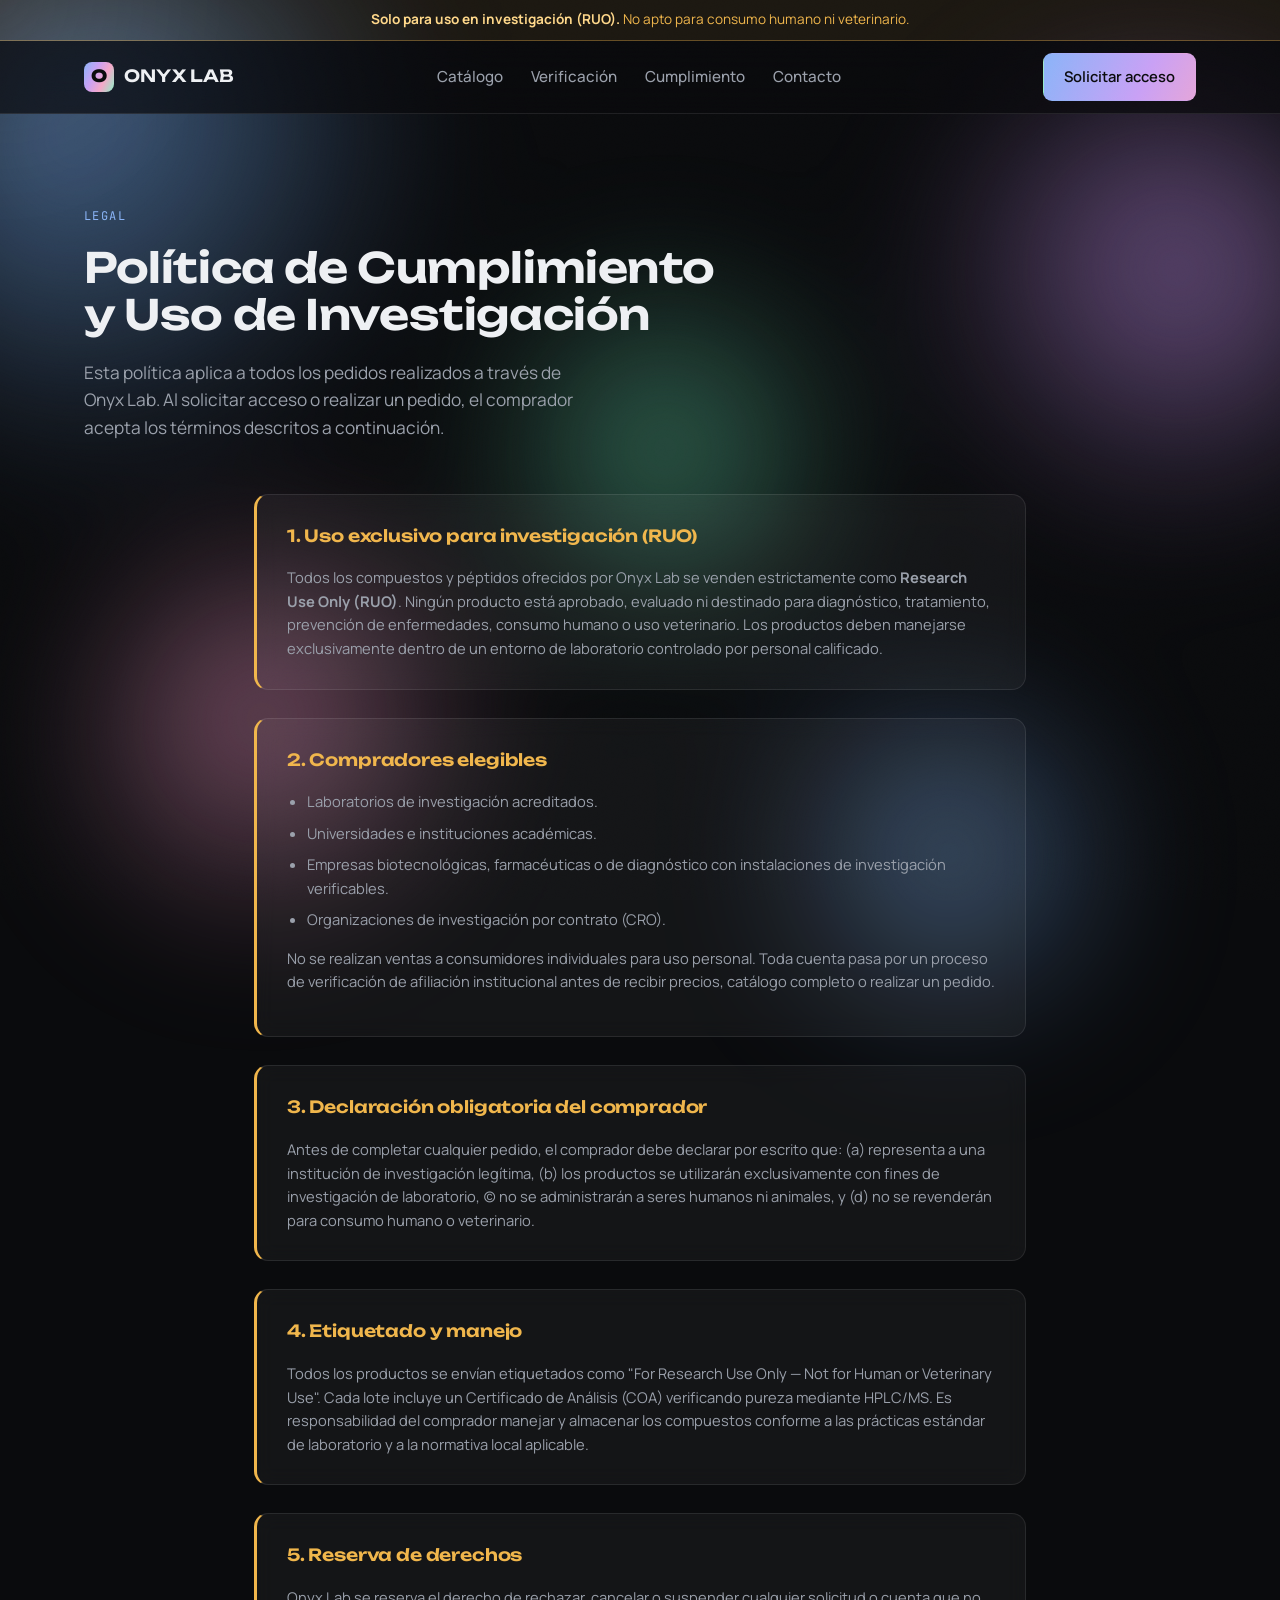
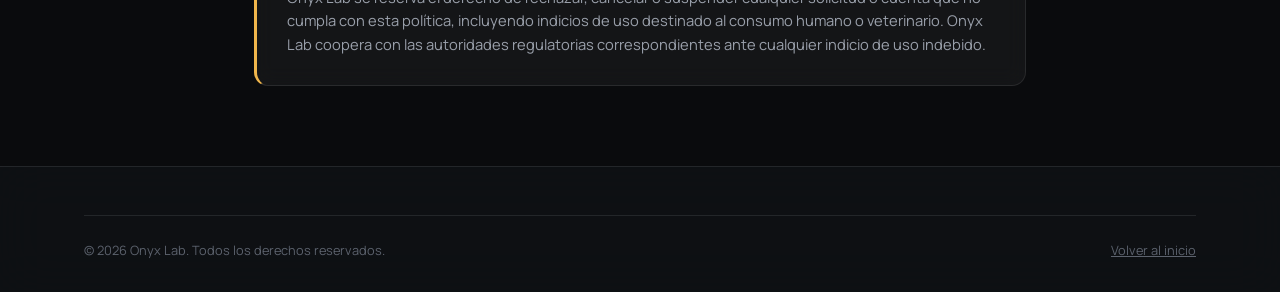
==== commit 70ea6fbf: "Make fluid background site-wide and add more animation Move the blob field to a fixed full-page laye" ====
--- a/compliance.html
+++ b/compliance.html
@@ -16,6 +16,15 @@
   <div class="compliance-strip">
     <strong>Solo para uso en investigación (RUO).</strong> No apto para consumo humano ni veterinario.
   </div>
+
+  <div class="blob-field" aria-hidden="true">
+    <div class="blob-wrap" data-depth="1.1"><div class="blob blob-a"></div></div>
+    <div class="blob-wrap" data-depth="0.6"><div class="blob blob-b"></div></div>
+    <div class="blob-wrap" data-depth="1.5"><div class="blob blob-c"></div></div>
+    <div class="blob-wrap" data-depth="0.4"><div class="blob blob-d"></div></div>
+    <div class="blob-wrap" data-depth="0.9"><div class="blob blob-e"></div></div>
+  </div>
+  <div class="cursor-glow" id="cursorGlow" aria-hidden="true"></div>
 
   <header class="site-header">
     <div class="wrap">
--- a/styles.css
+++ b/styles.css
@@ -129,7 +129,11 @@
   color: #0a0b0d;
   font-weight: 800;
   font-family: var(--font-display);
-}
+  animation: markPulse 4s ease-in-out infinite;
+}
+@keyframes markPulse { 0%, 100% { box-shadow: 0 0 0 rgba(201,160,245,0); } 50% { box-shadow: 0 0 14px rgba(201,160,245,0.6); } }
+.ripple { position: absolute; border-radius: 50%; width: 8px; height: 8px; margin: -4px; background: rgba(255,255,255,0.6); transform: scale(0); animation: rippleAnim 0.6s ease-out; pointer-events: none; }
+@keyframes rippleAnim { to { transform: scale(18); opacity: 0; } }
 
 .main-nav { display: flex; align-items: center; gap: 28px; }
 .main-nav a {
@@ -170,45 +174,69 @@
 }
 .btn-ghost:hover { border-color: var(--border-strong); }
 
-/* Fluid blob background */
+/* Fluid blob background — full page, fixed, mouse-reactive */
 .blob-field {
-  position: absolute;
-  inset: -15% -10%;
+  position: fixed;
+  inset: 0;
   z-index: 0;
   pointer-events: none;
-  filter: blur(70px) saturate(1.3);
-  opacity: 0.5;
+  filter: blur(80px) saturate(1.4);
+  opacity: 0.55;
 }
 .blob-wrap {
   position: absolute;
   inset: 0;
-  transition: transform 0.7s cubic-bezier(.2, .8, .2, 1);
+  transition: transform 0.5s cubic-bezier(.2, .8, .2, 1);
 }
 .blob { position: absolute; border-radius: 50%; mix-blend-mode: screen; }
 .blob-a {
-  width: 44vw; height: 44vw; max-width: 560px; max-height: 560px;
-  left: -6%; top: -10%;
+  width: 42vw; height: 42vw; max-width: 560px; max-height: 560px;
+  left: -8%; top: -6%;
   background: radial-gradient(circle at 30% 30%, var(--iri-1), transparent 70%);
-  animation: morphA 17s ease-in-out infinite;
+  animation: morphA 15s ease-in-out infinite;
 }
 .blob-b {
-  width: 36vw; height: 36vw; max-width: 460px; max-height: 460px;
-  right: -4%; top: 4%;
+  width: 34vw; height: 34vw; max-width: 460px; max-height: 460px;
+  right: -6%; top: 10%;
   background: radial-gradient(circle at 60% 40%, var(--iri-2), transparent 70%);
-  animation: morphB 21s ease-in-out infinite;
+  animation: morphB 18s ease-in-out infinite;
 }
 .blob-c {
-  width: 30vw; height: 30vw; max-width: 380px; max-height: 380px;
-  left: 32%; top: 22%;
+  width: 28vw; height: 28vw; max-width: 380px; max-height: 380px;
+  left: 38%; top: 30%;
   background: radial-gradient(circle at 50% 50%, var(--iri-4), transparent 70%);
-  animation: morphC 15s ease-in-out infinite;
-}
-@keyframes morphA { 0%, 100% { transform: translate(0,0) scale(1); } 50% { transform: translate(3%,5%) scale(1.1); } }
-@keyframes morphB { 0%, 100% { transform: translate(0,0) scale(1); } 50% { transform: translate(-4%,3%) scale(0.92); } }
-@keyframes morphC { 0%, 100% { transform: translate(0,0) scale(1); } 50% { transform: translate(2%,-4%) scale(1.15); } }
+  animation: morphC 13s ease-in-out infinite;
+}
+.blob-d {
+  width: 30vw; height: 30vw; max-width: 400px; max-height: 400px;
+  left: 8%; top: 62%;
+  background: radial-gradient(circle at 40% 40%, var(--iri-3), transparent 70%);
+  animation: morphD 19s ease-in-out infinite;
+}
+.blob-e {
+  width: 26vw; height: 26vw; max-width: 340px; max-height: 340px;
+  right: 14%; top: 78%;
+  background: radial-gradient(circle at 55% 45%, var(--iri-1), transparent 70%);
+  animation: morphE 16s ease-in-out infinite;
+}
+@keyframes morphA { 0%, 100% { transform: translate(0,0) scale(1); } 50% { transform: translate(4%,7%) scale(1.15); } }
+@keyframes morphB { 0%, 100% { transform: translate(0,0) scale(1); } 50% { transform: translate(-5%,4%) scale(0.9); } }
+@keyframes morphC { 0%, 100% { transform: translate(0,0) scale(1); } 50% { transform: translate(3%,-5%) scale(1.2); } }
+@keyframes morphD { 0%, 100% { transform: translate(0,0) scale(1); } 50% { transform: translate(-3%,-6%) scale(1.12); } }
+@keyframes morphE { 0%, 100% { transform: translate(0,0) scale(1); } 50% { transform: translate(5%,-3%) scale(0.88); } }
+
+/* Cursor spotlight */
+.cursor-glow {
+  position: fixed; top: 0; left: 0; width: 460px; height: 460px; z-index: 2;
+  border-radius: 50%; pointer-events: none;
+  background: radial-gradient(circle, rgba(255,255,255,0.07), transparent 70%);
+  mix-blend-mode: screen; filter: blur(4px);
+  transform: translate(-50%, -50%);
+  will-change: transform;
+}
 
 /* Hero */
-.hero { padding: 88px 0 60px; position: relative; overflow: hidden; }
+.hero { padding: 88px 0 60px; position: relative; }
 .hero-inner {
   position: relative; z-index: 1;
   display: grid;
@@ -276,7 +304,7 @@
 .section-head h2 { font-size: clamp(1.7rem, 3vw, 2.2rem); margin: 0 0 14px; font-weight: 600; }
 .section-head p { color: var(--text-dim); margin: 0; }
 
-.section-alt { background: var(--bg-soft); border-top: 1px solid var(--border); border-bottom: 1px solid var(--border); }
+.section-alt { background: rgba(17,19,24,0.6); backdrop-filter: blur(24px); border-top: 1px solid var(--border); border-bottom: 1px solid var(--border); }
 
 /* Catalog grid */
 .catalog-grid {
@@ -284,6 +312,15 @@
   grid-template-columns: repeat(auto-fill, minmax(280px, 1fr));
   gap: 20px;
 }
+.catalog-grid .compound-card:nth-child(1) { transition-delay: 0s; }
+.catalog-grid .compound-card:nth-child(2) { transition-delay: .08s; }
+.catalog-grid .compound-card:nth-child(3) { transition-delay: .16s; }
+.catalog-grid .compound-card:nth-child(4) { transition-delay: .24s; }
+.catalog-grid .compound-card:nth-child(5) { transition-delay: .32s; }
+.catalog-grid .compound-card:nth-child(6) { transition-delay: .4s; }
+.steps .step:nth-child(1) { transition-delay: 0s; }
+.steps .step:nth-child(2) { transition-delay: .1s; }
+.steps .step:nth-child(3) { transition-delay: .2s; }
 
 .compound-card {
   position: relative;
@@ -426,7 +463,8 @@
 footer {
   border-top: 1px solid var(--border);
   padding: 48px 0 32px;
-  background: var(--bg-soft);
+  background: rgba(17,19,24,0.7);
+  backdrop-filter: blur(24px);
   position: relative; z-index: 1;
 }
 .footer-grid { display: grid; grid-template-columns: 1.4fr 1fr 1fr; gap: 40px; margin-bottom: 36px; }
@@ -461,8 +499,9 @@
 .mt-0 { margin-top: 0; }
 
 @media (prefers-reduced-motion: reduce) {
-  .blob, .iri-text, .mol-node { animation: none !important; }
+  .blob, .iri-text, .mol-node, .logo .mark { animation: none !important; }
   .reveal { transition: none; opacity: 1; transform: none; }
+  .cursor-glow { display: none; }
 }
 
 @media (max-width: 900px) {
